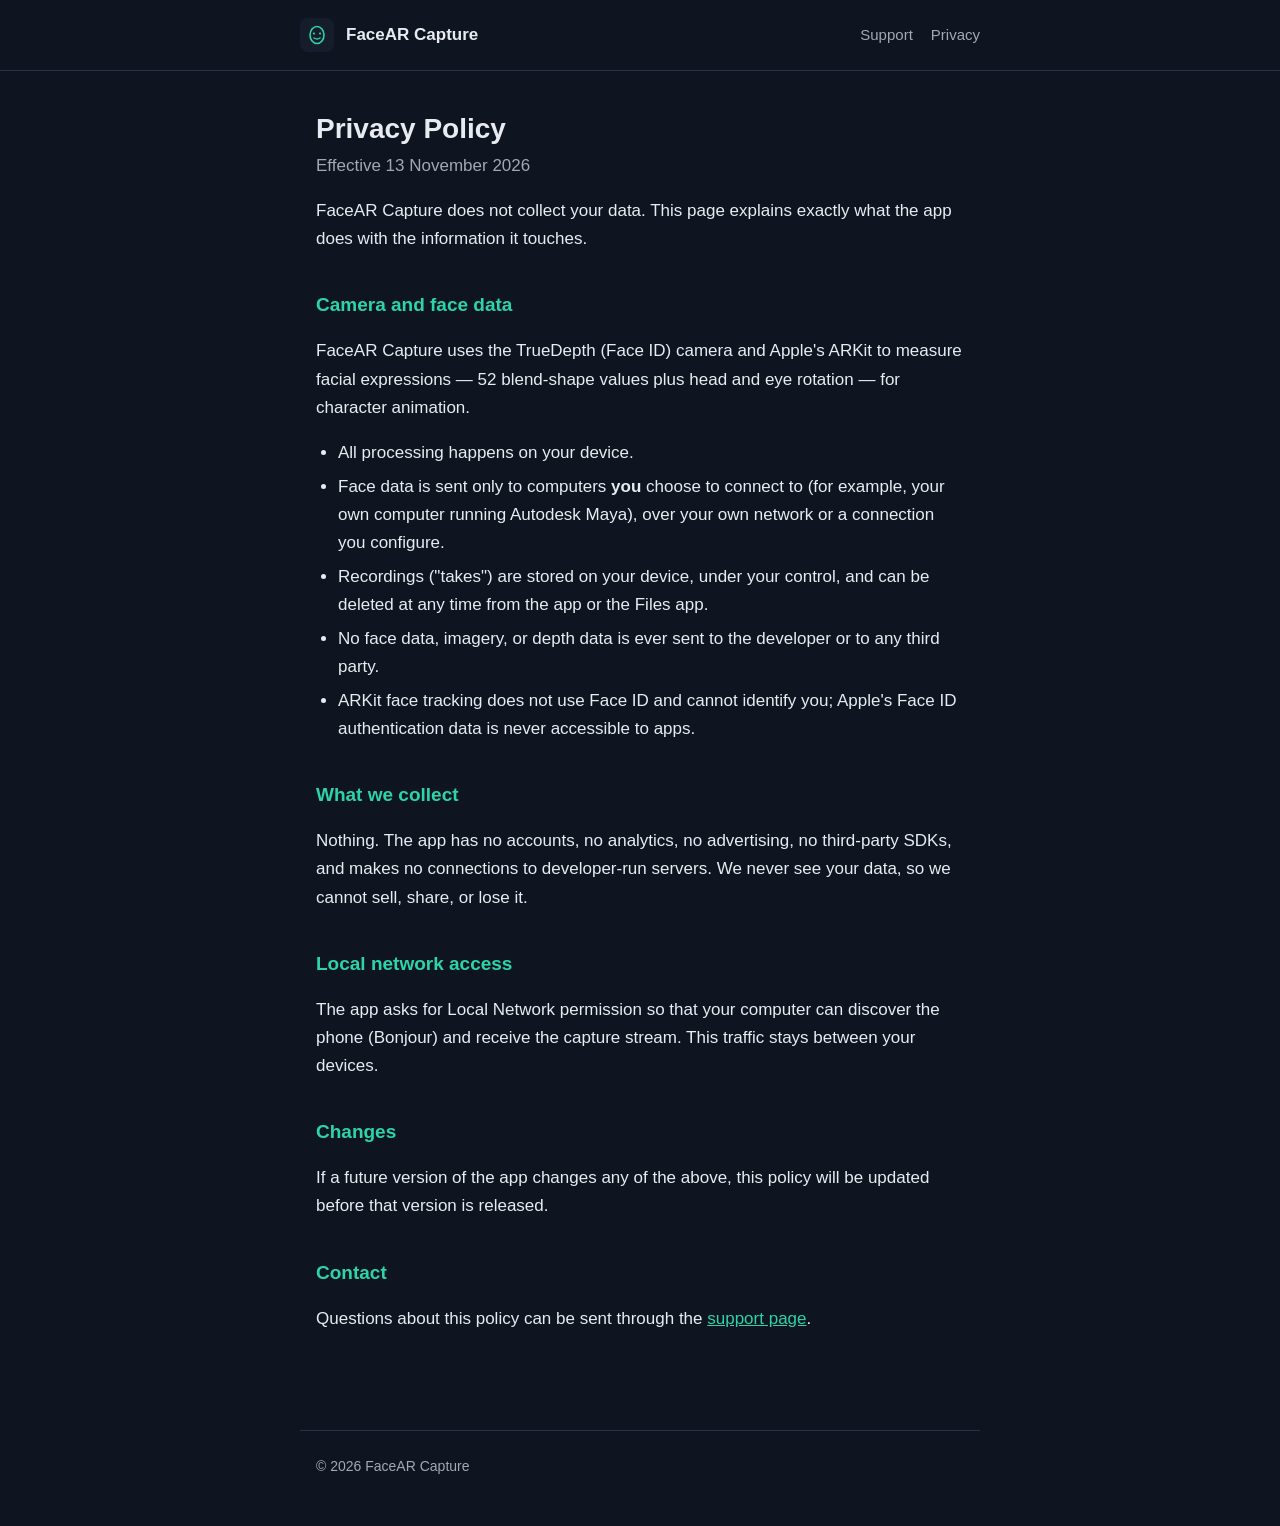
==== privacy.html @ 510ce211 "FaceAR Capture site: index, support, privacy Co-Authored-By: Claude Fable 5 <noreply@anthropic.com>" ====
<!doctype html>
<html lang="en">
<head>
<meta charset="utf-8">
<meta name="viewport" content="width=device-width, initial-scale=1">
<title>Privacy Policy — FaceAR Capture</title>
<link rel="stylesheet" href="style.css">
</head>
<body>
<header class="site">
  <div class="inner">
    <span class="mark"><svg width="20" height="20" viewBox="0 0 20 20"><ellipse cx="10" cy="10" rx="7" ry="8.5" fill="none" stroke="#2dd4a7" stroke-width="1.6"/><circle cx="7" cy="8.5" r="1.1" fill="#2dd4a7"/><circle cx="13" cy="8.5" r="1.1" fill="#2dd4a7"/><path d="M7 13 Q10 15 13 13" fill="none" stroke="#2dd4a7" stroke-width="1.4" stroke-linecap="round"/></svg></span>
    <a href="index.html">FaceAR Capture</a>
    <nav><a href="support.html">Support</a><a href="privacy.html">Privacy</a></nav>
  </div>
</header>
<main>
<h1>Privacy Policy</h1>
<p class="lead">Effective 13 November 2026</p>

<p>FaceAR Capture does not collect your data. This page explains exactly what
the app does with the information it touches.</p>

<h2>Camera and face data</h2>
<p>FaceAR Capture uses the TrueDepth (Face&nbsp;ID) camera and Apple's ARKit to
measure facial expressions — 52 blend-shape values plus head and eye
rotation — for character animation.</p>
<ul>
  <li>All processing happens on your device.</li>
  <li>Face data is sent only to computers <strong>you</strong> choose to
  connect to (for example, your own computer running Autodesk Maya), over
  your own network or a connection you configure.</li>
  <li>Recordings ("takes") are stored on your device, under your control,
  and can be deleted at any time from the app or the Files app.</li>
  <li>No face data, imagery, or depth data is ever sent to the developer or
  to any third party.</li>
  <li>ARKit face tracking does not use Face&nbsp;ID and cannot identify you;
  Apple's Face&nbsp;ID authentication data is never accessible to apps.</li>
</ul>

<h2>What we collect</h2>
<p>Nothing. The app has no accounts, no analytics, no advertising, no
third-party SDKs, and makes no connections to developer-run servers. We
never see your data, so we cannot sell, share, or lose it.</p>

<h2>Local network access</h2>
<p>The app asks for Local Network permission so that your computer can
discover the phone (Bonjour) and receive the capture stream. This traffic
stays between your devices.</p>

<h2>Changes</h2>
<p>If a future version of the app changes any of the above, this policy
will be updated before that version is released.</p>

<h2>Contact</h2>
<p>Questions about this policy can be sent through the
<a href="support.html">support page</a>.</p>
</main>
<footer>© 2026 FaceAR Capture</footer>
</body>
</html>
---- style.css ----
:root {
  --bg: #0e1420;
  --panel: #151d2c;
  --text: #e8ecf1;
  --dim: #a3a9b1;
  --accent: #2dd4a7;
  --rule: #263349;
}
* { box-sizing: border-box; }
body {
  margin: 0;
  background: var(--bg);
  color: var(--text);
  font: 17px/1.65 -apple-system, BlinkMacSystemFont, "Segoe UI", Roboto, Helvetica, Arial, sans-serif;
}
main {
  max-width: 680px;
  margin: 0 auto;
  padding: 40px 16px 80px;
}
header.site {
  border-bottom: 1px solid var(--rule);
  padding: 18px 16px;
}
header.site .inner {
  max-width: 680px;
  margin: 0 auto;
  display: flex;
  align-items: center;
  gap: 12px;
}
header.site .mark {
  width: 34px; height: 34px; border-radius: 8px;
  background: var(--panel);
  display: inline-flex; align-items: center; justify-content: center;
}
header.site a { color: var(--text); text-decoration: none; font-weight: 600; }
header.site nav { margin-left: auto; display: flex; gap: 18px; }
header.site nav a { color: var(--dim); font-weight: 500; font-size: 15px; }
header.site nav a:hover { color: var(--accent); }
h1 { font-size: 28px; line-height: 1.25; margin: 0 0 6px; }
h2 { font-size: 19px; margin: 36px 0 10px; color: var(--accent); }
p.lead { color: var(--dim); margin-top: 0; }
a { color: var(--accent); }
ul { padding-left: 22px; }
li { margin: 6px 0; }
.card {
  background: var(--panel);
  border: 1px solid var(--rule);
  border-radius: 12px;
  padding: 16px 20px;
  margin: 18px 0;
}
.card h3 { margin: 0 0 4px; font-size: 16px; }
.card p { margin: 0; color: var(--dim); font-size: 15.5px; }
footer {
  max-width: 680px; margin: 0 auto; padding: 24px 16px 48px;
  color: var(--dim); font-size: 14px; border-top: 1px solid var(--rule);
}
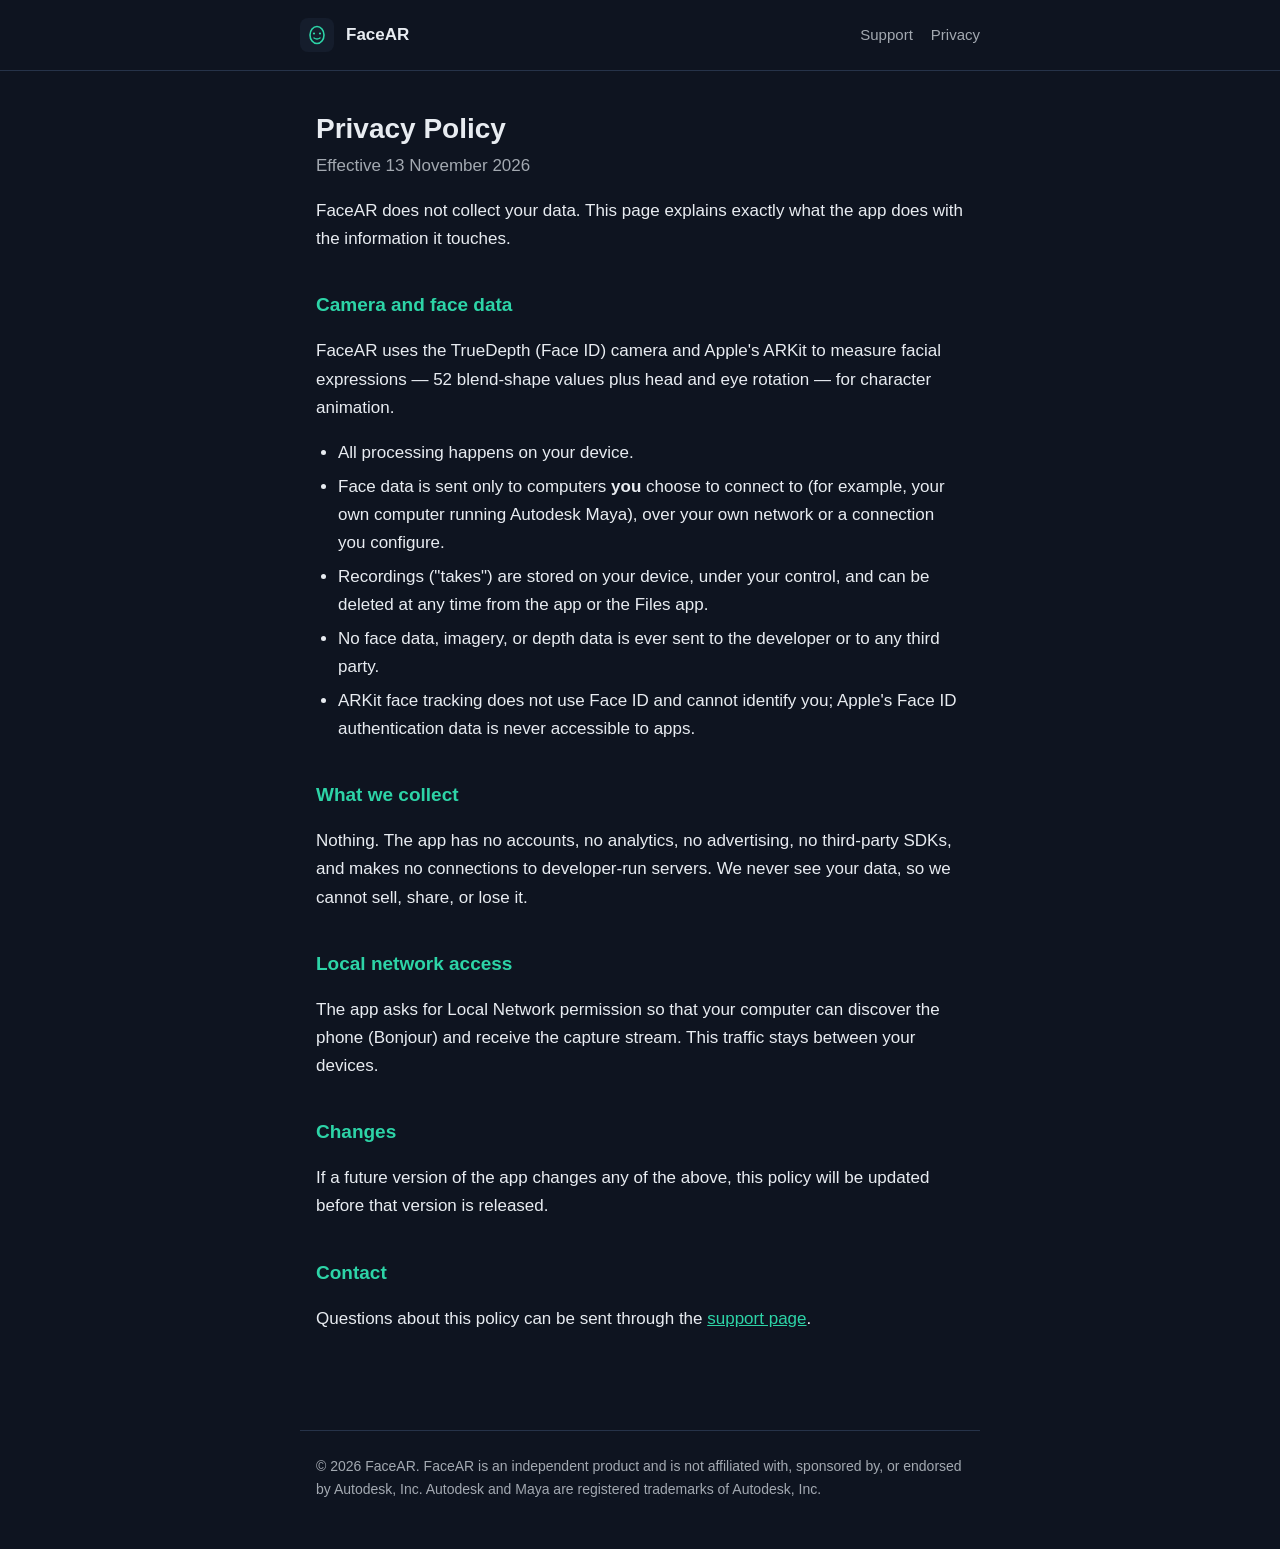
==== commit f87c280b: "Rename to FaceAR; Autodesk trademark and non-affiliation notice Co-Authored-By: Claude Fable 5 <nore" ====
--- a/privacy.html
+++ b/privacy.html
@@ -3,14 +3,14 @@
 <head>
 <meta charset="utf-8">
 <meta name="viewport" content="width=device-width, initial-scale=1">
-<title>Privacy Policy — FaceAR Capture</title>
+<title>Privacy Policy — FaceAR</title>
 <link rel="stylesheet" href="style.css">
 </head>
 <body>
 <header class="site">
   <div class="inner">
     <span class="mark"><svg width="20" height="20" viewBox="0 0 20 20"><ellipse cx="10" cy="10" rx="7" ry="8.5" fill="none" stroke="#2dd4a7" stroke-width="1.6"/><circle cx="7" cy="8.5" r="1.1" fill="#2dd4a7"/><circle cx="13" cy="8.5" r="1.1" fill="#2dd4a7"/><path d="M7 13 Q10 15 13 13" fill="none" stroke="#2dd4a7" stroke-width="1.4" stroke-linecap="round"/></svg></span>
-    <a href="index.html">FaceAR Capture</a>
+    <a href="index.html">FaceAR</a>
     <nav><a href="support.html">Support</a><a href="privacy.html">Privacy</a></nav>
   </div>
 </header>
@@ -18,11 +18,11 @@
 <h1>Privacy Policy</h1>
 <p class="lead">Effective 13 November 2026</p>
 
-<p>FaceAR Capture does not collect your data. This page explains exactly what
+<p>FaceAR does not collect your data. This page explains exactly what
 the app does with the information it touches.</p>
 
 <h2>Camera and face data</h2>
-<p>FaceAR Capture uses the TrueDepth (Face&nbsp;ID) camera and Apple's ARKit to
+<p>FaceAR uses the TrueDepth (Face&nbsp;ID) camera and Apple's ARKit to
 measure facial expressions — 52 blend-shape values plus head and eye
 rotation — for character animation.</p>
 <ul>
@@ -56,6 +56,6 @@
 <p>Questions about this policy can be sent through the
 <a href="support.html">support page</a>.</p>
 </main>
-<footer>© 2026 FaceAR Capture</footer>
+<footer>© 2026 FaceAR. FaceAR is an independent product and is not affiliated with, sponsored by, or endorsed by Autodesk, Inc. Autodesk and Maya are registered trademarks of Autodesk, Inc.</footer>
 </body>
 </html>
